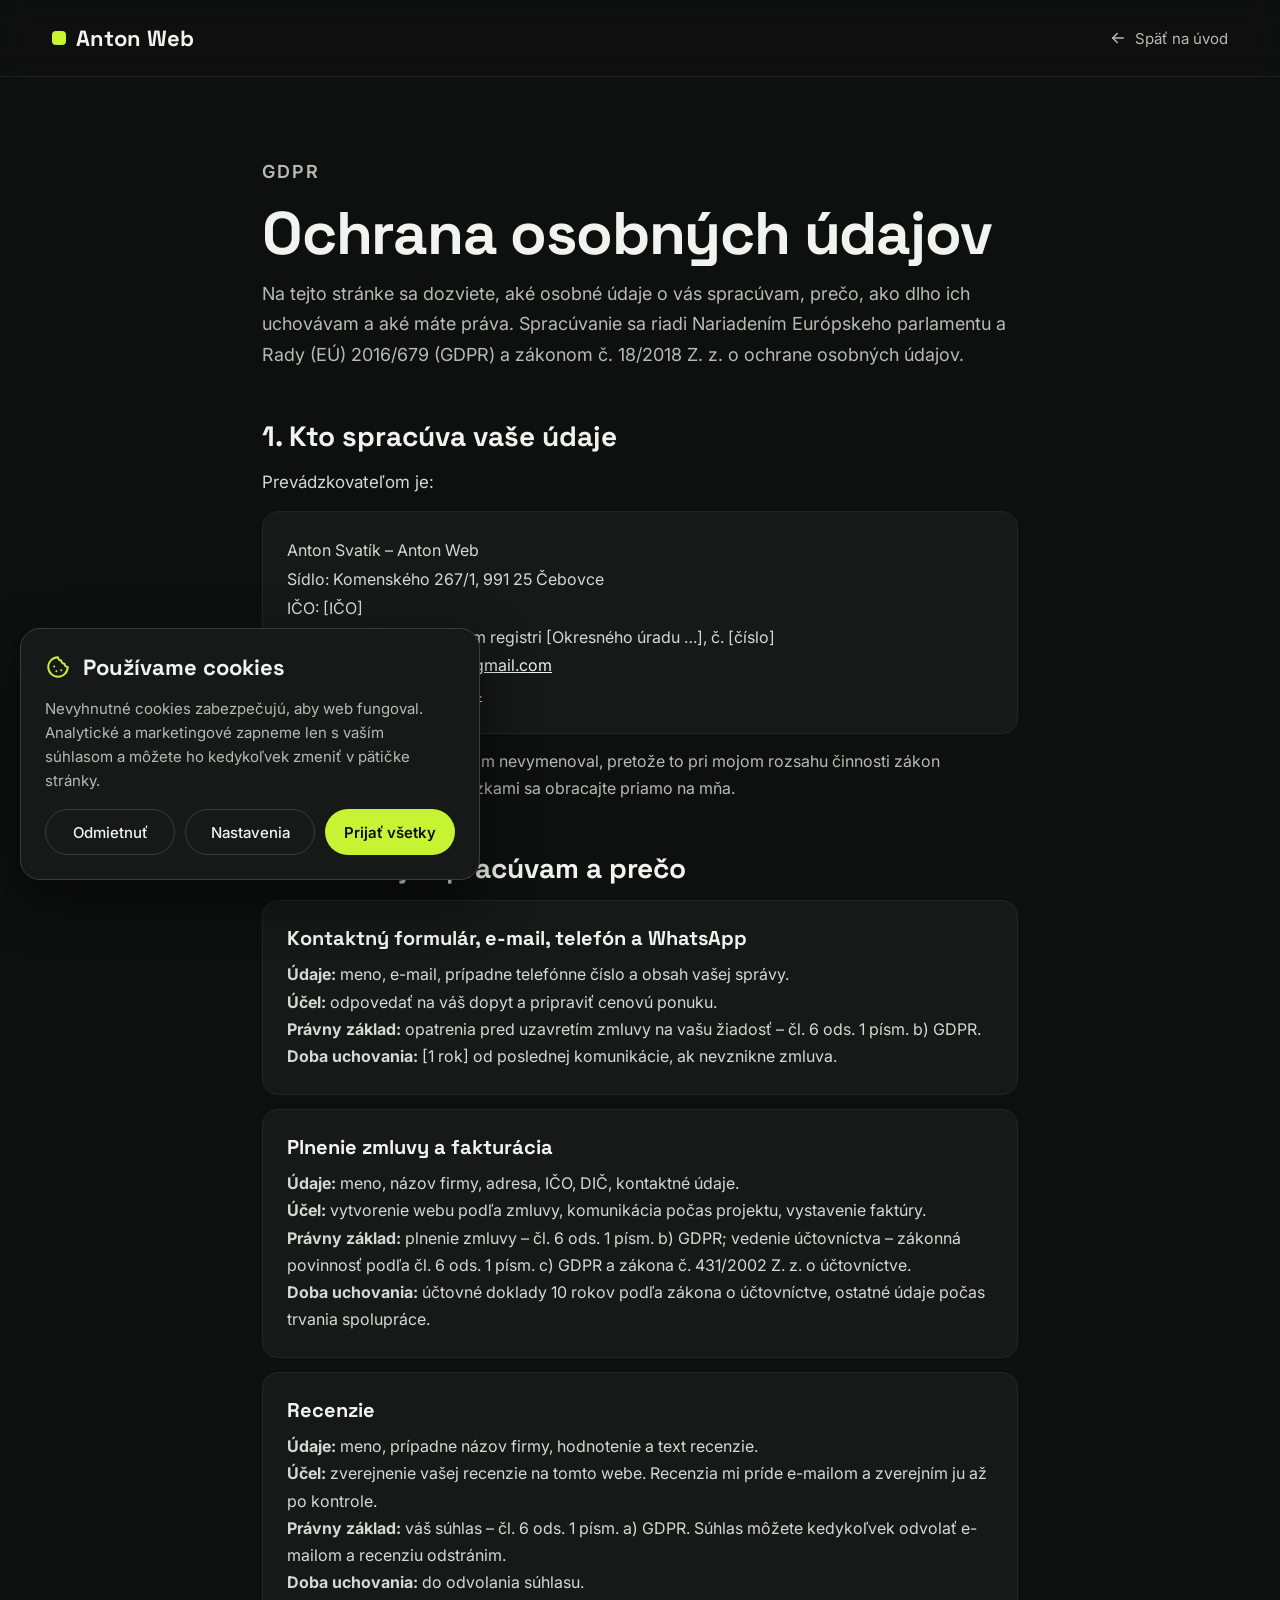
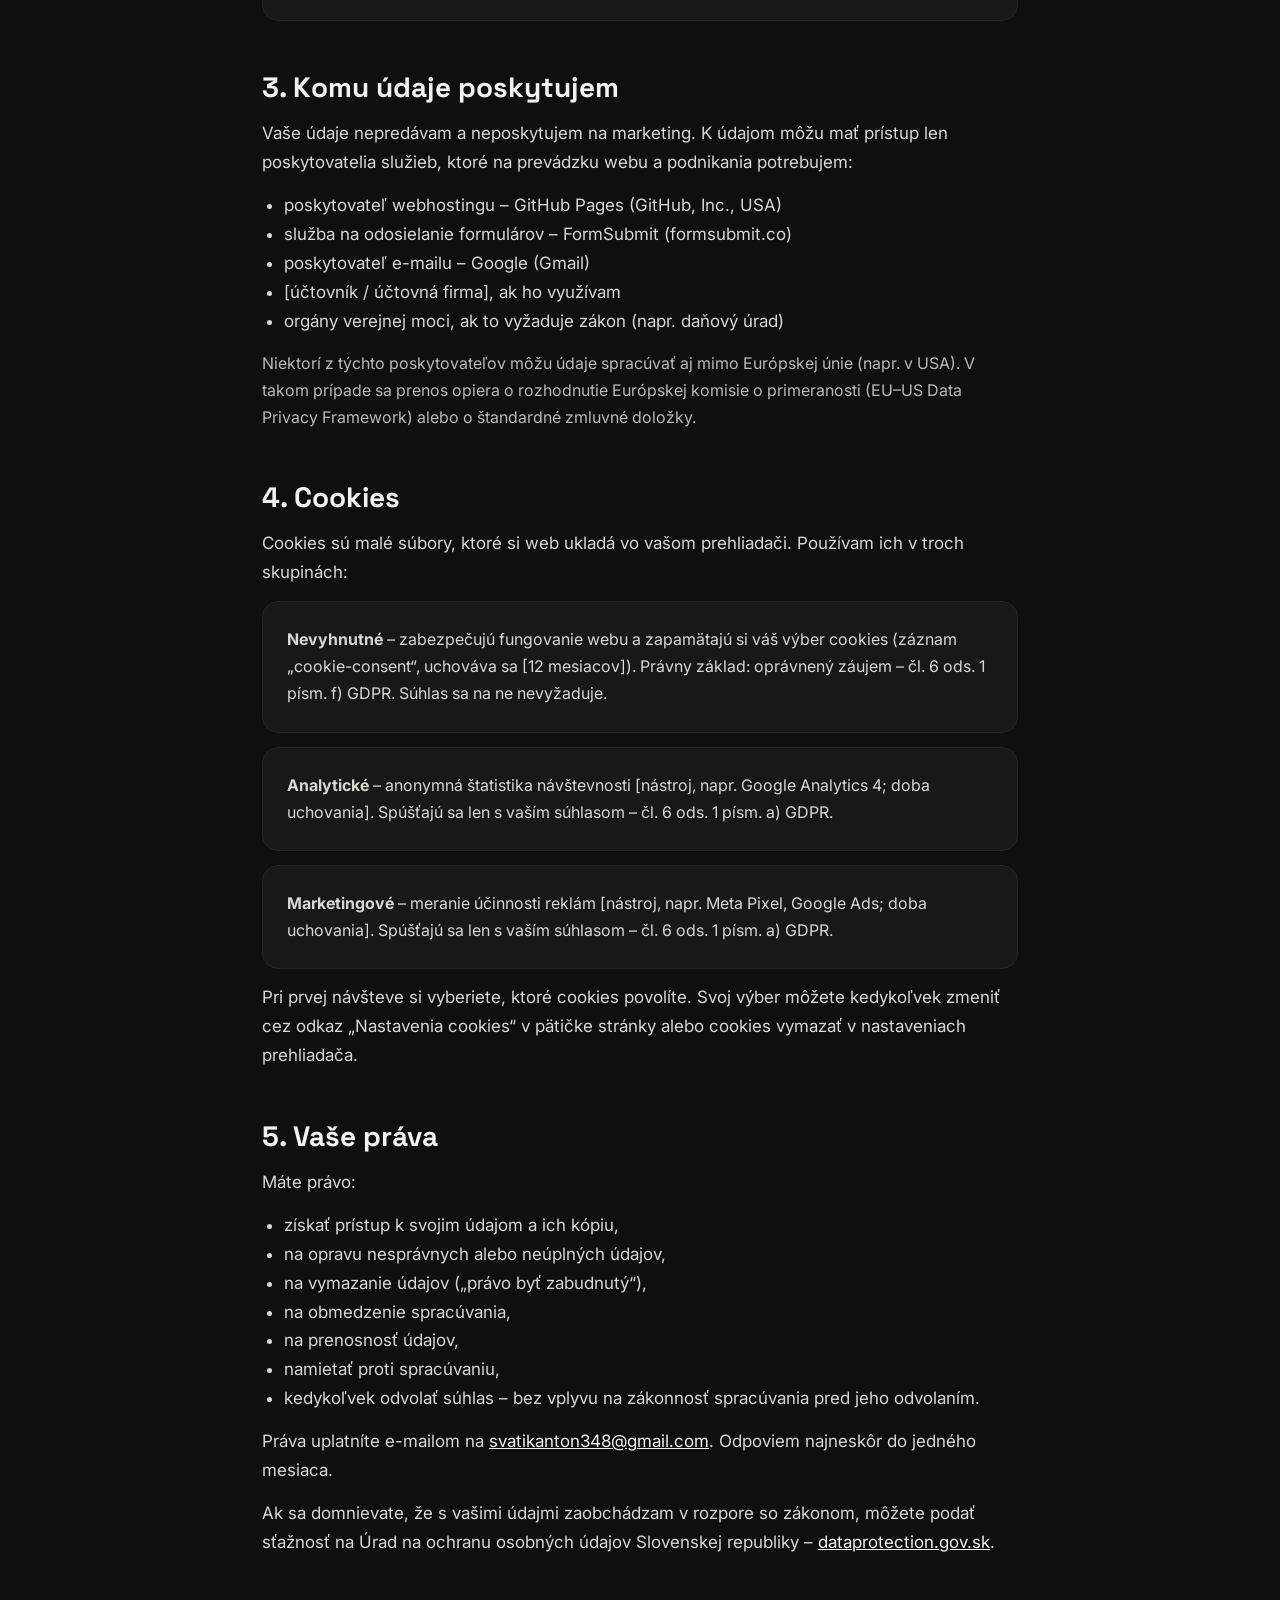
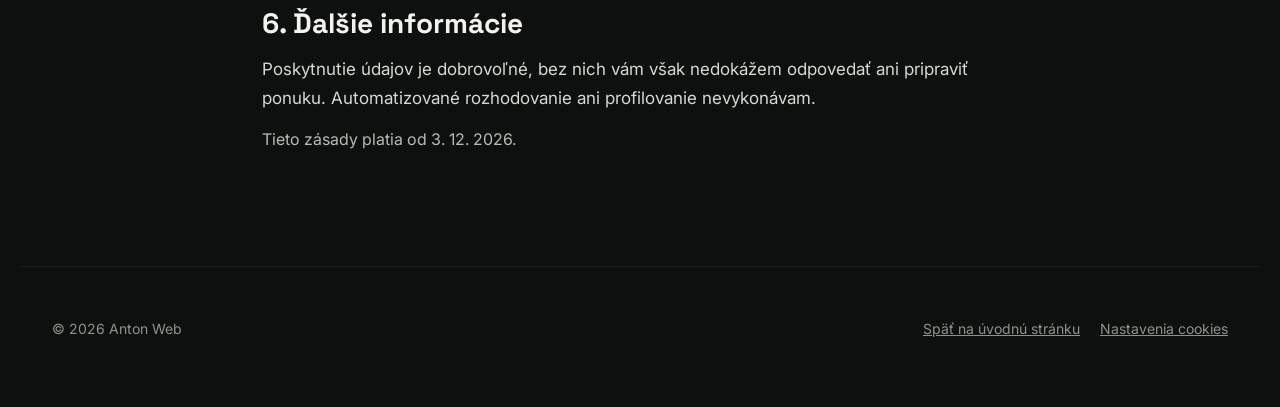
==== ochrana-osobnych-udajov.html @ cdaca9f5 "Web Anton Web: úvodná stránka, ochrana osobných údajov, funkčné formuláre - index.html: služby, post" ====
<!doctype html>
<html lang="sk">
<head>
<meta charset="utf-8">
<meta name="viewport" content="width=device-width, initial-scale=1">
<title>Ochrana osobných údajov – Anton Web</title>
<meta name="description" content="Ako Anton Web spracúva osobné údaje a používa cookies.">
<meta name="theme-color" content="#0E100F">
<link rel="icon" href="data:image/svg+xml,%3Csvg xmlns='http://www.w3.org/2000/svg' viewBox='0 0 32 32'%3E%3Crect width='32' height='32' rx='8' fill='%230E100F'/%3E%3Crect x='9' y='9' width='14' height='14' rx='4' fill='%23C6F432'/%3E%3C/svg%3E">
<link rel="preconnect" href="https://fonts.googleapis.com">
<link rel="preconnect" href="https://fonts.gstatic.com" crossorigin>
<link href="https://fonts.googleapis.com/css2?family=Inter:wght@400;500;600&family=Space+Grotesk:wght@500;600;700&display=swap" rel="stylesheet">
<link rel="stylesheet" href="style.css">
</head>
<body>

<header class="header">
  <a href="index.html" class="logo"><span></span>Anton Web</a>
  <a href="index.html" class="back"><svg aria-hidden="true" width="18" height="18" viewBox="0 0 24 24" fill="none" stroke="currentColor" stroke-width="2" stroke-linecap="round" stroke-linejoin="round"><path d="M19 12H5"/><path d="M11 6l-6 6 6 6"/></svg>Späť na úvod</a>
</header>

<main class="legal">

  <div class="intro">
    <p class="eyebrow">GDPR</p>
    <h1>Ochrana osobných údajov</h1>
    <p>Na tejto stránke sa dozviete, aké osobné údaje o vás spracúvam, prečo, ako dlho ich uchovávam a aké máte práva. Spracúvanie sa riadi Nariadením Európskeho parlamentu a Rady (EÚ) 2016/679 (GDPR) a zákonom č. 18/2018 Z. z. o ochrane osobných údajov.</p>
  </div>

  <section>
    <h2>1. Kto spracúva vaše údaje</h2>
    <p>Prevádzkovateľom je:</p>
    <div class="box">
      <p style="line-height: 1.8">Anton Svatík – Anton Web<br>
      Sídlo: Komenského 267/1, 991 25 Čebovce<br>
      IČO: [IČO]<br>
      Zapísaný v Živnostenskom registri [Okresného úradu …], č. [číslo]<br>
      E-mail: <a href="mailto:svatikanton348@gmail.com">svatikanton348@gmail.com</a><br>
      Telefón: <a href="tel:+421907172274">+421 907 172 274</a></p>
    </div>
    <p class="small">Zodpovednú osobu (DPO) som nevymenoval, pretože to pri mojom rozsahu činnosti zákon nevyžaduje. So všetkými otázkami sa obracajte priamo na mňa.</p>
  </section>

  <section>
    <h2>2. Aké údaje spracúvam a prečo</h2>
    <div class="box">
      <h3>Kontaktný formulár, e-mail, telefón a WhatsApp</h3>
      <p><strong>Údaje:</strong> meno, e-mail, prípadne telefónne číslo a obsah vašej správy.<br><strong>Účel:</strong> odpovedať na váš dopyt a pripraviť cenovú ponuku.<br><strong>Právny základ:</strong> opatrenia pred uzavretím zmluvy na vašu žiadosť – čl. 6 ods. 1 písm. b) GDPR.<br><strong>Doba uchovania:</strong> [1 rok] od poslednej komunikácie, ak nevznikne zmluva.</p>
    </div>
    <div class="box">
      <h3>Plnenie zmluvy a fakturácia</h3>
      <p><strong>Údaje:</strong> meno, názov firmy, adresa, IČO, DIČ, kontaktné údaje.<br><strong>Účel:</strong> vytvorenie webu podľa zmluvy, komunikácia počas projektu, vystavenie faktúry.<br><strong>Právny základ:</strong> plnenie zmluvy – čl. 6 ods. 1 písm. b) GDPR; vedenie účtovníctva – zákonná povinnosť podľa čl. 6 ods. 1 písm. c) GDPR a zákona č. 431/2002 Z. z. o účtovníctve.<br><strong>Doba uchovania:</strong> účtovné doklady 10 rokov podľa zákona o účtovníctve, ostatné údaje počas trvania spolupráce.</p>
    </div>
    <div class="box">
      <h3>Recenzie</h3>
      <p><strong>Údaje:</strong> meno, prípadne názov firmy, hodnotenie a text recenzie.<br><strong>Účel:</strong> zverejnenie vašej recenzie na tomto webe. Recenzia mi príde e-mailom a zverejním ju až po kontrole.<br><strong>Právny základ:</strong> váš súhlas – čl. 6 ods. 1 písm. a) GDPR. Súhlas môžete kedykoľvek odvolať e-mailom a recenziu odstránim.<br><strong>Doba uchovania:</strong> do odvolania súhlasu.</p>
    </div>
  </section>

  <section>
    <h2>3. Komu údaje poskytujem</h2>
    <p>Vaše údaje nepredávam a neposkytujem na marketing. K údajom môžu mať prístup len poskytovatelia služieb, ktoré na prevádzku webu a podnikania potrebujem:</p>
    <ul>
      <li>poskytovateľ webhostingu – GitHub Pages (GitHub, Inc., USA)</li>
      <li>služba na odosielanie formulárov – FormSubmit (formsubmit.co)</li>
      <li>poskytovateľ e-mailu – Google (Gmail)</li>
      <li>[účtovník / účtovná firma], ak ho využívam</li>
      <li>orgány verejnej moci, ak to vyžaduje zákon (napr. daňový úrad)</li>
    </ul>
    <p class="small">Niektorí z týchto poskytovateľov môžu údaje spracúvať aj mimo Európskej únie (napr. v USA). V takom prípade sa prenos opiera o rozhodnutie Európskej komisie o primeranosti (EU–US Data Privacy Framework) alebo o štandardné zmluvné doložky.</p>
  </section>

  <section>
    <h2>4. Cookies</h2>
    <p>Cookies sú malé súbory, ktoré si web ukladá vo vašom prehliadači. Používam ich v troch skupinách:</p>
    <div class="box"><p><strong>Nevyhnutné</strong> – zabezpečujú fungovanie webu a zapamätajú si váš výber cookies (záznam „cookie-consent“, uchováva sa [12 mesiacov]). Právny základ: oprávnený záujem – čl. 6 ods. 1 písm. f) GDPR. Súhlas sa na ne nevyžaduje.</p></div>
    <div class="box"><p><strong>Analytické</strong> – anonymná štatistika návštevnosti [nástroj, napr. Google Analytics 4; doba uchovania]. Spúšťajú sa len s vaším súhlasom – čl. 6 ods. 1 písm. a) GDPR.</p></div>
    <div class="box"><p><strong>Marketingové</strong> – meranie účinnosti reklám [nástroj, napr. Meta Pixel, Google Ads; doba uchovania]. Spúšťajú sa len s vaším súhlasom – čl. 6 ods. 1 písm. a) GDPR.</p></div>
    <p>Pri prvej návšteve si vyberiete, ktoré cookies povolíte. Svoj výber môžete kedykoľvek zmeniť cez odkaz „Nastavenia cookies“ v pätičke stránky alebo cookies vymazať v nastaveniach prehliadača.</p>
  </section>

  <section>
    <h2>5. Vaše práva</h2>
    <p>Máte právo:</p>
    <ul>
      <li>získať prístup k svojim údajom a ich kópiu,</li>
      <li>na opravu nesprávnych alebo neúplných údajov,</li>
      <li>na vymazanie údajov („právo byť zabudnutý“),</li>
      <li>na obmedzenie spracúvania,</li>
      <li>na prenosnosť údajov,</li>
      <li>namietať proti spracúvaniu,</li>
      <li>kedykoľvek odvolať súhlas – bez vplyvu na zákonnosť spracúvania pred jeho odvolaním.</li>
    </ul>
    <p>Práva uplatníte e-mailom na <a href="mailto:svatikanton348@gmail.com">svatikanton348@gmail.com</a>. Odpoviem najneskôr do jedného mesiaca.</p>
    <p>Ak sa domnievate, že s vašimi údajmi zaobchádzam v rozpore so zákonom, môžete podať sťažnosť na Úrad na ochranu osobných údajov Slovenskej republiky – <a href="https://dataprotection.gov.sk">dataprotection.gov.sk</a>.</p>
  </section>

  <section>
    <h2>6. Ďalšie informácie</h2>
    <p>Poskytnutie údajov je dobrovoľné, bez nich vám však nedokážem odpovedať ani pripraviť ponuku. Automatizované rozhodovanie ani profilovanie nevykonávam.</p>
    <p class="small">Tieto zásady platia od 3. 12. 2026.</p>
  </section>

</main>

<footer class="footer footer--legal">
  <span>© 2026 Anton Web</span>
  <span class="footer-links">
    <a href="index.html">Späť na úvodnú stránku</a>
    <button type="button" class="link-btn" data-cookie-open>Nastavenia cookies</button>
  </span>
</footer>

<!-- COOKIES LIŠTA -->
<div class="cookie" id="cookie" role="dialog" aria-label="Súhlas s cookies" hidden>
  <div class="cookie-head">
    <svg aria-hidden="true" width="26" height="26" viewBox="0 0 24 24" fill="none" stroke="#C6F432" stroke-width="1.8" stroke-linecap="round" stroke-linejoin="round"><path d="M12 3a9 9 0 1 0 9 9 3 3 0 0 1-3-3 3 3 0 0 1-3-3 3 3 0 0 1-3-3z"/><path d="M8.5 11.5h.01"/><path d="M15 15h.01"/><path d="M10.5 16h.01"/></svg>
    <h2>Používame cookies</h2>
  </div>
  <p>Nevyhnutné cookies zabezpečujú, aby web fungoval. Analytické a marketingové zapneme len s vaším súhlasom a môžete ho kedykoľvek zmeniť v pätičke stránky.</p>
  <div class="cookie-options" id="cookie-options" hidden>
    <label class="cookie-option" style="cursor: not-allowed"><input type="checkbox" checked disabled><span><strong>Nevyhnutné</strong><small>Potrebné na fungovanie webu a zapamätanie vášho výberu. Nedajú sa vypnúť.</small></span></label>
    <label class="cookie-option"><input type="checkbox" id="cookie-analytics"><span><strong>Analytické</strong><small>Anonymná štatistika návštevnosti, aby som vedel web zlepšovať.</small></span></label>
    <label class="cookie-option"><input type="checkbox" id="cookie-marketing"><span><strong>Marketingové</strong><small>Meranie účinnosti reklám (napr. na Facebooku alebo Googli).</small></span></label>
  </div>
  <div class="cookie-buttons">
    <button type="button" class="btn btn--ghost" data-cookie="reject">Odmietnuť</button>
    <button type="button" class="btn btn--ghost" data-cookie="settings">Nastavenia</button>
    <button type="button" class="btn btn--ghost" data-cookie="save" hidden>Uložiť výber</button>
    <button type="button" class="btn btn--accent" data-cookie="accept">Prijať všetky</button>
  </div>
</div>

<script src="script.js"></script>
</body>
</html>
---- style.css ----
/* ==========================================================
   Anton Web – spoločné štýly pre všetky stránky
   ========================================================== */

/* --- Farby a písma (zmeníš ich na jednom mieste) --- */
:root {
  --accent: #C6F432;      /* hlavná limetková farba */
  --bg: #0E100F;          /* tmavé pozadie */
  --card: #161917;        /* pozadie kariet */
  --line: #23261F;        /* jemné čiary */
  --line-strong: #3A3E39; /* výraznejšie okraje */
  --text: #F2F3EF;        /* hlavný text */
  --muted: #B7BBB3;       /* sivší text */
  --soft: #D6D9D2;        /* text v kartách */
  --faint: #8E938A;       /* najslabší text */
  --font: Inter, system-ui, sans-serif;
  --font-head: 'Space Grotesk', sans-serif;
}

* { box-sizing: border-box; }
html { scroll-behavior: smooth; }
body { margin: 0; background: var(--bg); color: var(--text); font-family: var(--font); overflow-x: clip; }
a { color: var(--text); }
a:hover { color: #fff; }
section { scroll-margin-top: 84px; }
h1, h2, h3 { font-family: var(--font-head); margin: 0; }
p { margin: 0; }

.wrap { max-width: 1240px; margin: 0 auto; }
.section { padding: 112px 32px; }
.section--line { border-top: 1px solid var(--line); }
.h2 { font-size: clamp(34px, 4.5vw, 56px); letter-spacing: -0.02em; line-height: 1.05; }
.lead { color: var(--muted); font-size: 17px; line-height: 1.6; max-width: 420px; }
.eyebrow { font-size: 14px; letter-spacing: 0.12em; text-transform: uppercase; color: var(--accent); font-weight: 600; }
.section-head { display: flex; flex-wrap: wrap; justify-content: space-between; align-items: flex-end; gap: 24px; margin-bottom: 56px; }
.grid { display: grid; gap: 20px; }

/* --- Tlačidlá --- */
.btn { font: inherit; font-weight: 600; font-size: 17px; padding: 16px 30px; border-radius: 999px; min-height: 52px; display: inline-flex; align-items: center; justify-content: center; text-decoration: none; cursor: pointer; border: 0; }
.btn--accent { background: var(--accent); color: var(--bg); }
.btn--accent:hover { color: var(--bg); filter: brightness(1.05); }
.btn--ghost { background: transparent; color: var(--text); border: 1px solid var(--line-strong); font-weight: 500; }
.btn--small { font-size: 15px; padding: 12px 22px; min-height: 44px; }
.btn:disabled { opacity: .6; cursor: wait; }

/* --- Ukazovateľ skrolovania --- */
.progress { display: none; position: fixed; top: 0; left: 0; right: 0; height: 3px; background: var(--accent); transform-origin: 0 50%; z-index: 40; }

/* --- Hlavička --- */
.header { position: sticky; top: 0; z-index: 20; background: rgba(14, 16, 15, 0.86); backdrop-filter: blur(12px); border-bottom: 1px solid #1C201D; padding: 16px max(32px, calc((100% - 1176px) / 2)); display: flex; flex-wrap: wrap; align-items: center; justify-content: space-between; gap: 16px; }
.logo { font-family: var(--font-head); font-weight: 700; font-size: 22px; text-decoration: none; display: flex; align-items: center; gap: 10px; }
.logo span { width: 14px; height: 14px; border-radius: 4px; background: var(--accent); display: inline-block; }
.nav { display: flex; flex-wrap: wrap; gap: 28px; font-size: 15px; }
.nav a { text-decoration: none; color: var(--muted); transition: color .3s; }
.nav a.active, .nav a:hover { color: var(--accent); }
.back { text-decoration: none; color: var(--muted); font-size: 15px; min-height: 44px; display: inline-flex; align-items: center; gap: 8px; }

/* --- Úvod --- */
.hero { max-width: 1240px; margin: 0 auto; padding: 96px 32px 112px; }
.hero h1 { font-weight: 700; font-size: clamp(44px, 7vw, 92px); line-height: 1.02; letter-spacing: -0.03em; max-width: 1000px; margin-top: 24px; }
.hero .hero-text { margin-top: 32px; font-size: 20px; line-height: 1.6; color: var(--muted); max-width: 640px; }
.hero .actions { display: flex; flex-wrap: wrap; gap: 16px; margin-top: 44px; }

/* --- Bežiaci pás --- */
.marquee { background: var(--accent); color: var(--bg); overflow: hidden; padding: 22px 0; font-family: var(--font-head); font-weight: 700; font-size: clamp(22px, 3vw, 36px); white-space: nowrap; }
.marquee-track { display: flex; width: max-content; animation: marquee 28s linear infinite; }
.marquee-track > div { display: flex; gap: 48px; padding-right: 48px; }
.marquee:hover .marquee-track { animation-play-state: paused; }

/* --- Karty --- */
.card { background: var(--card); border: 1px solid var(--line); border-radius: 20px; padding: 32px; display: flex; flex-direction: column; gap: 16px; }
.card h3 { font-size: 24px; }
.card p { color: var(--muted); line-height: 1.6; font-size: 16px; }
.services { grid-template-columns: repeat(auto-fit, minmax(260px, 1fr)); }

/* --- Ako to prebieha --- */
.process { background: var(--text); color: var(--bg); }
.process .h2 { margin-bottom: 56px; }
.steps { grid-template-columns: repeat(auto-fit, minmax(240px, 1fr)); gap: 40px; }
.step { display: flex; flex-direction: column; gap: 12px; border-top: 2px solid var(--bg); padding-top: 24px; }
.step span { font-family: var(--font-head); font-size: 15px; font-weight: 600; color: #4B4F48; }
.step h3 { font-size: 24px; }
.step p { color: var(--line-strong); line-height: 1.6; }

/* --- Cenník --- */
.prices { grid-template-columns: repeat(auto-fit, minmax(300px, 1fr)); align-items: stretch; }
.price { background: var(--card); border: 1px solid var(--line); border-radius: 24px; padding: 40px; display: flex; flex-direction: column; gap: 20px; }
.price h3 { font-size: 22px; }
.price .amount { font-family: var(--font-head); font-size: 44px; font-weight: 700; }
.price p { color: var(--muted); line-height: 1.6; }
.price ul { margin: 0; padding-left: 20px; color: var(--soft); line-height: 1.9; }
.price--featured { background: var(--accent); color: var(--bg); border: 0; }
.price--featured p, .price--featured ul { color: #22251F; }
.price--featured .amount { color: var(--bg); }
.price-top { display: flex; justify-content: space-between; align-items: center; gap: 12px; }
.badge { font-size: 13px; font-weight: 600; background: var(--bg); color: var(--text); padding: 6px 12px; border-radius: 999px; }

/* --- Akcia --- */
.promo { border: 2px solid var(--accent); border-radius: 28px; padding: clamp(28px, 5vw, 56px); display: flex; flex-wrap: wrap; align-items: center; justify-content: space-between; gap: 32px; }
.promo > div { flex: 1 1 480px; display: flex; flex-direction: column; gap: 12px; }
.promo h2 { font-size: clamp(30px, 4vw, 48px); letter-spacing: -0.02em; line-height: 1.08; }
.promo p { color: var(--muted); font-size: 17px; line-height: 1.6; }

/* --- Formuláre --- */
.form { display: flex; flex-direction: column; gap: 18px; }
.form label { display: flex; flex-direction: column; gap: 8px; font-size: 14px; color: var(--soft); }
.form input, .form textarea { font: inherit; font-size: 16px; background: var(--bg); border: 1px solid var(--line-strong); border-radius: 12px; padding: 14px 16px; color: var(--text); min-height: 48px; }
.form textarea { resize: vertical; }
.form input:focus, .form textarea:focus { outline: 2px solid var(--accent); outline-offset: 1px; border-color: transparent; }
.form .btn { align-self: flex-start; }
.form .note { color: var(--faint); font-size: 14px; line-height: 1.6; }
.form .note a { color: var(--muted); }
.form-status { font-size: 15px; line-height: 1.5; }
.form-status.ok { color: var(--accent); }
.form-status.err { color: #FCA5A5; }
.hp { position: absolute; left: -9999px; width: 1px; height: 1px; overflow: hidden; }

/* --- Recenzie --- */
.reviews-layout { display: flex; flex-wrap: wrap; gap: 32px; align-items: flex-start; }
.reviews-list { flex: 999 1 560px; min-width: 0; display: flex; flex-direction: column; gap: 20px; }
.reviews-grid { grid-template-columns: repeat(auto-fill, minmax(260px, 1fr)); }
.empty { border: 1px dashed var(--line-strong); border-radius: 20px; padding: 48px 32px; display: flex; flex-direction: column; align-items: center; gap: 12px; text-align: center; }
.empty strong { font-family: var(--font-head); font-size: 22px; }
.empty p { color: var(--muted); }
.review { margin: 0; background: var(--card); border: 1px solid var(--line); border-radius: 20px; padding: 28px; display: flex; flex-direction: column; gap: 16px; }
.review blockquote { margin: 0; font-size: 17px; line-height: 1.6; color: var(--soft); white-space: pre-line; overflow-wrap: anywhere; }
.review figcaption { color: var(--faint); font-size: 15px; }
.stars { display: flex; gap: 4px; }
.review-form { flex: 1 1 360px; background: var(--card); border: 1px solid var(--line); border-radius: 24px; padding: 32px; }
.review-form h3 { font-size: 24px; }
.review-form fieldset { border: 0; margin: 0; padding: 0; }
.review-form legend { font-size: 14px; color: var(--soft); padding: 0; margin-bottom: 8px; }
.star-btn { background: transparent; border: 0; padding: 6px; width: 44px; height: 44px; cursor: pointer; display: inline-flex; align-items: center; justify-content: center; }

/* --- Časté otázky --- */
.faq-wrap { max-width: 880px; margin: 0 auto; }
.faq-wrap .h2 { margin-bottom: 48px; }
.faq details { border-bottom: 1px solid var(--line); padding: 24px 0; }
.faq summary { list-style: none; cursor: pointer; display: flex; justify-content: space-between; align-items: center; gap: 24px; font-family: var(--font-head); font-size: 22px; font-weight: 600; min-height: 44px; }
.faq summary::-webkit-details-marker { display: none; }
.faq .plus { color: var(--accent); font-size: 32px; line-height: 1; transition: transform .25s ease; }
.faq details[open] .plus { transform: rotate(45deg); }
.faq details p { margin-top: 16px; color: var(--muted); font-size: 17px; line-height: 1.7; }

/* --- Kontakt --- */
.contact-section { padding: 32px; }
.contact { background: var(--card); border: 1px solid var(--line); border-radius: 32px; padding: clamp(32px, 6vw, 80px); display: flex; flex-wrap: wrap; gap: 56px; }
.contact > div { flex: 1 1 360px; display: flex; flex-direction: column; gap: 24px; }
.contact .form { flex: 1 1 420px; }
.contact-links { display: flex; flex-direction: column; gap: 8px; font-size: 17px; }
.contact-links a { text-decoration: none; }

/* --- Pätička --- */
.footer { max-width: 1240px; margin: 0 auto; padding: 40px 32px 160px; display: flex; flex-wrap: wrap; justify-content: space-between; align-items: center; gap: 16px; color: var(--faint); font-size: 14px; }
.footer a, .link-btn { color: var(--faint); min-height: 44px; display: inline-flex; align-items: center; }
.footer-links { display: flex; flex-wrap: wrap; align-items: center; gap: 20px; }
.link-btn { background: none; border: 0; padding: 0; font: inherit; text-decoration: underline; cursor: pointer; }

/* --- Plávajúce tlačidlá --- */
.fabs { position: fixed; right: 20px; bottom: 20px; z-index: 30; display: flex; flex-direction: column; align-items: flex-end; gap: 12px; }
.fab { text-decoration: none; border-radius: 999px; min-height: 52px; display: inline-flex; align-items: center; justify-content: center; gap: 10px; box-shadow: 0 10px 30px rgba(0, 0, 0, 0.45); transition: transform .2s ease; font-weight: 600; font-size: 15px; }
.fab:hover { transform: translateY(-3px); }
.fab--wa { background: var(--accent); color: var(--bg); padding: 14px 20px; }
.fab--wa:hover { color: var(--bg); }
.fab--call { background: var(--text); color: var(--bg); width: 52px; height: 52px; }

/* --- Cookies lišta --- */
.cookie { position: fixed; left: 20px; bottom: 20px; z-index: 50; width: min(460px, calc(100% - 40px)); max-height: calc(100vh - 40px); overflow-y: auto; background: var(--card); border: 1px solid var(--line-strong); border-radius: 20px; padding: 24px; box-shadow: 0 20px 50px rgba(0, 0, 0, 0.55); display: flex; flex-direction: column; gap: 16px; }
.cookie[hidden], [hidden] { display: none !important; }
.cookie-head { display: flex; align-items: center; gap: 12px; }
.cookie h2 { font-size: 22px; }
.cookie p { color: var(--muted); font-size: 15px; line-height: 1.6; }
.cookie p a { color: var(--soft); }
.cookie-options { display: flex; flex-direction: column; gap: 10px; }
.cookie-option { display: flex; gap: 12px; align-items: flex-start; background: var(--bg); border: 1px solid var(--line); border-radius: 12px; padding: 14px; cursor: pointer; }
.cookie-option input { width: 20px; height: 20px; margin: 2px 0 0; accent-color: var(--accent); }
.cookie-option strong { display: block; font-size: 15px; }
.cookie-option small { color: var(--faint); font-size: 14px; line-height: 1.5; }
.cookie-buttons { display: flex; flex-wrap: wrap; gap: 10px; }
.cookie-buttons .btn { flex: 1 1 120px; font-size: 15px; padding: 12px 18px; min-height: 46px; }

/* --- GDPR stránka --- */
.legal { max-width: 820px; margin: 0 auto; padding: 80px 32px 112px; display: flex; flex-direction: column; gap: 48px; }
.legal h1 { font-size: clamp(36px, 5vw, 60px); letter-spacing: -0.02em; line-height: 1.05; }
.legal h2 { font-size: 28px; }
.legal h3 { font-size: 20px; }
.legal section, .legal .intro { display: flex; flex-direction: column; gap: 14px; }
.legal p, .legal li { color: var(--soft); font-size: 17px; line-height: 1.7; }
.legal .intro p { color: var(--muted); font-size: 18px; }
.legal ul { margin: 0; padding-left: 22px; line-height: 1.9; }
.legal .box { background: var(--card); border: 1px solid var(--line); border-radius: 16px; padding: 24px; display: flex; flex-direction: column; gap: 10px; }
.legal .box p { font-size: 16px; }
.legal .small { color: var(--muted); font-size: 16px; }
.footer--legal { padding-bottom: 56px; border-top: 1px solid #1C201D; }

/* ==========================================================
   Animácie
   ========================================================== */
@keyframes heroUp { from { opacity: 0; transform: translateY(32px); } to { opacity: 1; transform: none; } }
@keyframes marquee { from { transform: translateX(0); } to { transform: translateX(-50%); } }
@keyframes reveal { from { opacity: 0; transform: translateY(48px); } to { opacity: 1; transform: none; } }
@keyframes grow { from { transform: scaleX(0); } to { transform: scaleX(1); } }
@keyframes heroOut { to { opacity: 0; transform: translateY(-90px) scale(.95); } }
@keyframes headIn { from { opacity: 0; transform: translateX(-90px); filter: blur(8px); } to { opacity: 1; transform: none; filter: none; } }
@keyframes cardIn { from { opacity: 0; transform: translateY(90px) scale(.9) rotate(-3deg); } to { opacity: 1; transform: none; } }
@keyframes panelIn { from { clip-path: inset(6% 5% round 48px); } to { clip-path: inset(0 0 round 0); } }
@keyframes stepIn { from { opacity: 0; transform: translateY(70px); } to { opacity: 1; transform: none; } }
@keyframes priceIn { from { opacity: 0; transform: perspective(900px) translateY(120px) rotateX(35deg); } to { opacity: 1; transform: none; } }
@keyframes popIn { from { opacity: 0; transform: scale(.85); } to { opacity: 1; transform: none; } }
@keyframes fromLeft { from { opacity: 0; transform: translateX(-120px); } to { opacity: 1; transform: none; } }
@keyframes fromRight { from { opacity: 0; transform: translateX(120px); } to { opacity: 1; transform: none; } }

/* Úvod sa objaví pri načítaní */
.hero > * { animation: heroUp .9s cubic-bezier(.2, .7, .2, 1) both; }
.hero > *:nth-child(2) { animation-delay: .12s; }
.hero > *:nth-child(3) { animation-delay: .24s; }
.hero > *:nth-child(4) { animation-delay: .36s; }

/* Animácie naviazané na skrolovanie (Chrome, Edge, Safari) */
@supports (animation-timeline: view()) {
  .progress { display: block; animation: grow linear both; animation-timeline: scroll(root); }
  .hero { animation: heroOut linear both; animation-timeline: view(); animation-range: exit 0% exit 100%; }
  .section .h2 { animation: headIn linear both; animation-timeline: view(); animation-range: entry 0% cover 30%; }

  .services > *, .steps > * { animation: cardIn linear both; animation-timeline: view(); animation-range: entry 0% cover 30%; }
  .steps > * { animation-name: stepIn; }
  .services > *:nth-child(2), .steps > *:nth-child(2) { animation-range: entry 15% cover 35%; }
  .services > *:nth-child(3), .steps > *:nth-child(3) { animation-range: entry 30% cover 40%; }
  .services > *:nth-child(4), .steps > *:nth-child(4) { animation-range: entry 45% cover 45%; }

  .process { animation: panelIn linear both; animation-timeline: view(); animation-range: entry 0% cover 35%; }

  .prices > * { animation: priceIn linear both; animation-timeline: view(); animation-range: entry 0% cover 35%; }
  .prices > *:nth-child(2) { animation-range: entry 20% cover 42%; }
  .prices > *:nth-child(3) { animation-range: entry 40% cover 50%; }

  .promo, .contact { animation: popIn linear both; animation-timeline: view(); animation-range: entry 0% cover 30%; }
  .review:nth-child(odd) { animation: fromLeft linear both; animation-timeline: view(); animation-range: entry 0% cover 35%; }
  .review:nth-child(even) { animation: fromRight linear both; animation-timeline: view(); animation-range: entry 0% cover 35%; }
  .faq details { animation: reveal linear both; animation-timeline: view(); animation-range: entry 0% entry 70%; }
}

/* Kto má v systéme vypnuté animácie, nič sa nehýbe */
@media (prefers-reduced-motion: reduce) {
  html { scroll-behavior: auto; }
  * { animation: none !important; }
  .progress { display: none; }
}
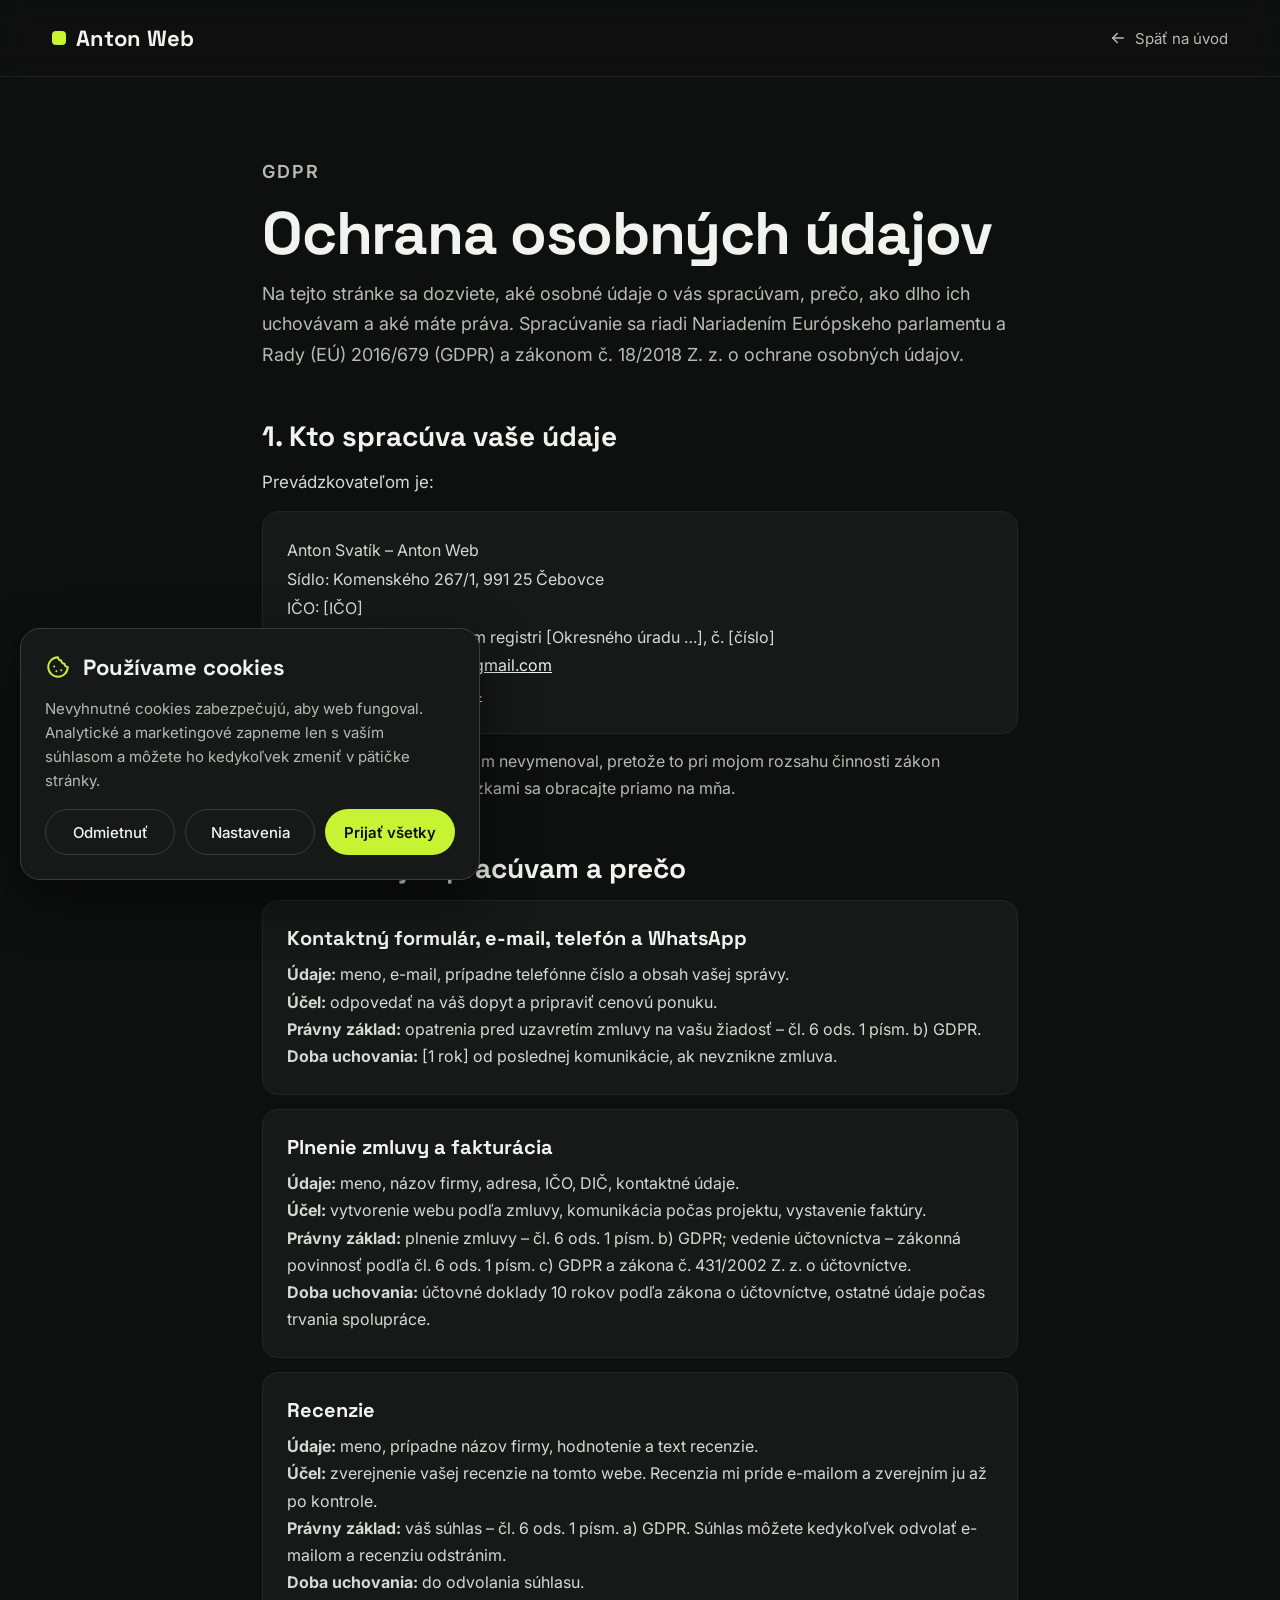
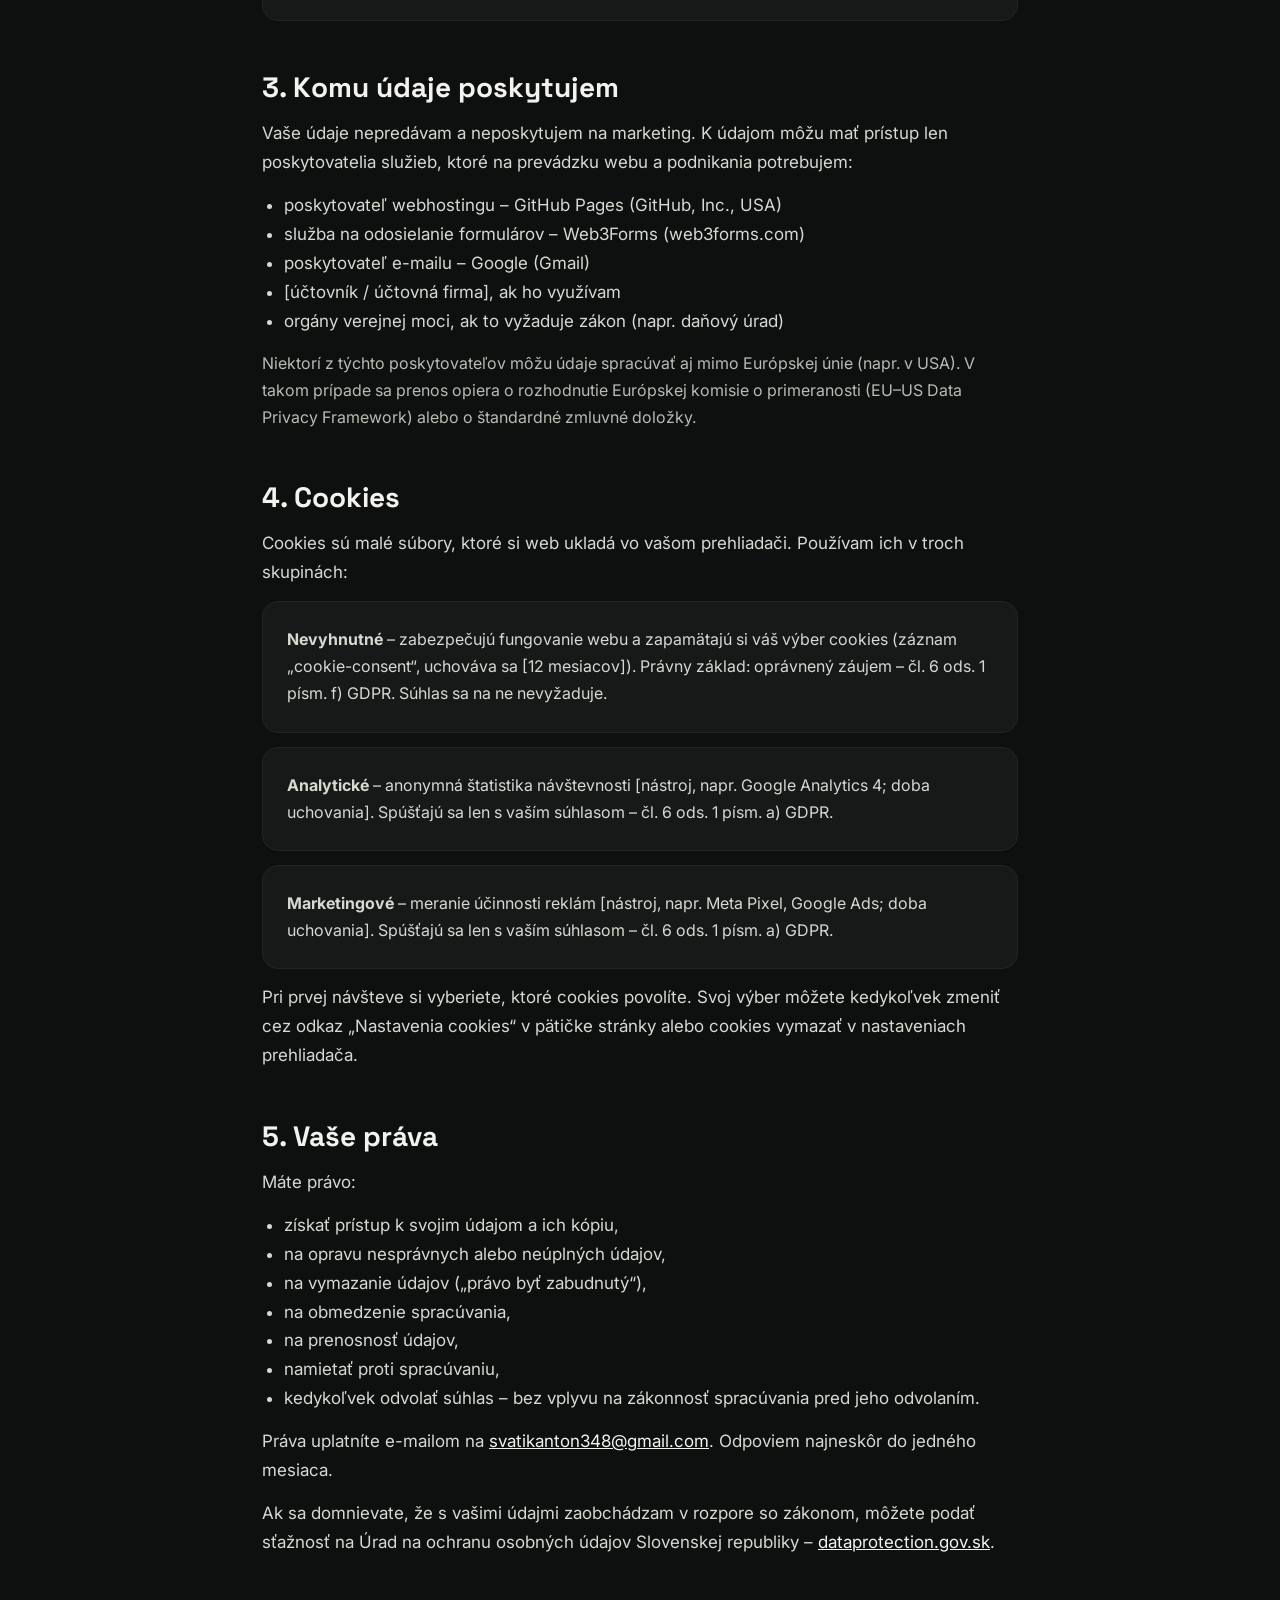
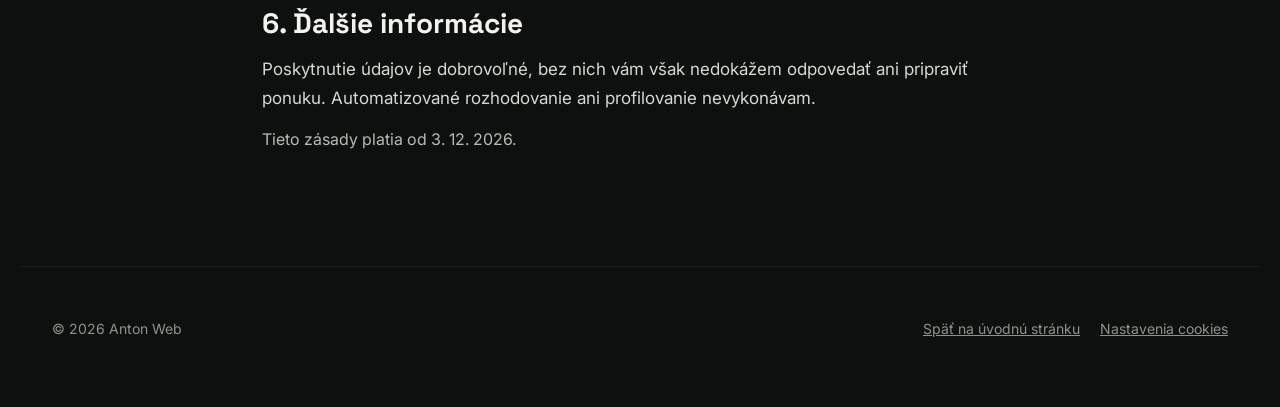
==== commit 13c1bf92: "Formuláre cez Web3Forms namiesto FormSubmit Co-Authored-By: Claude Opus 5.5 <noreply@anthropic.com> " ====
--- a/ochrana-osobnych-udajov.html
+++ b/ochrana-osobnych-udajov.html
@@ -62,7 +62,7 @@
     <p>Vaše údaje nepredávam a neposkytujem na marketing. K údajom môžu mať prístup len poskytovatelia služieb, ktoré na prevádzku webu a podnikania potrebujem:</p>
     <ul>
       <li>poskytovateľ webhostingu – GitHub Pages (GitHub, Inc., USA)</li>
-      <li>služba na odosielanie formulárov – FormSubmit (formsubmit.co)</li>
+      <li>služba na odosielanie formulárov – Web3Forms (web3forms.com)</li>
       <li>poskytovateľ e-mailu – Google (Gmail)</li>
       <li>[účtovník / účtovná firma], ak ho využívam</li>
       <li>orgány verejnej moci, ak to vyžaduje zákon (napr. daňový úrad)</li>
@@ -131,6 +131,6 @@
   </div>
 </div>
 
-<script src="script.js"></script>
+<script src="script.js?v=3"></script>
 </body>
 </html>
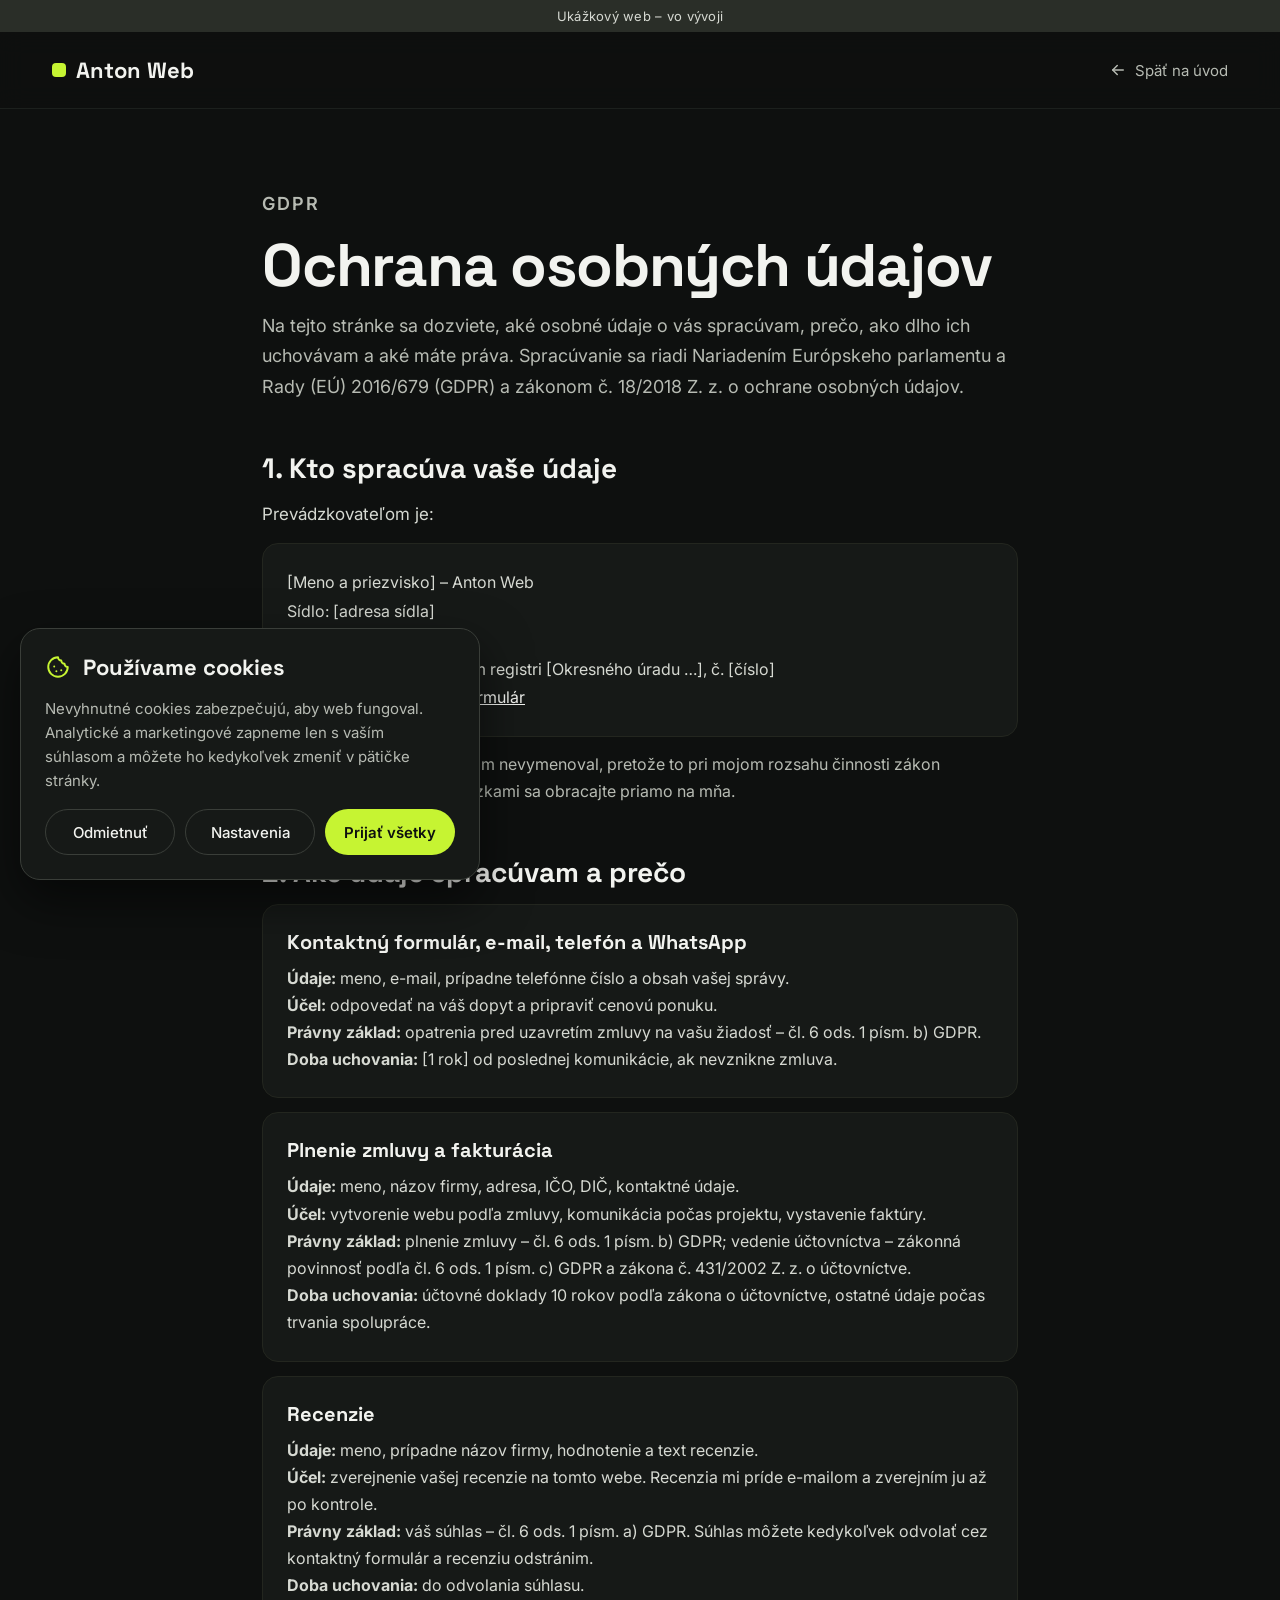
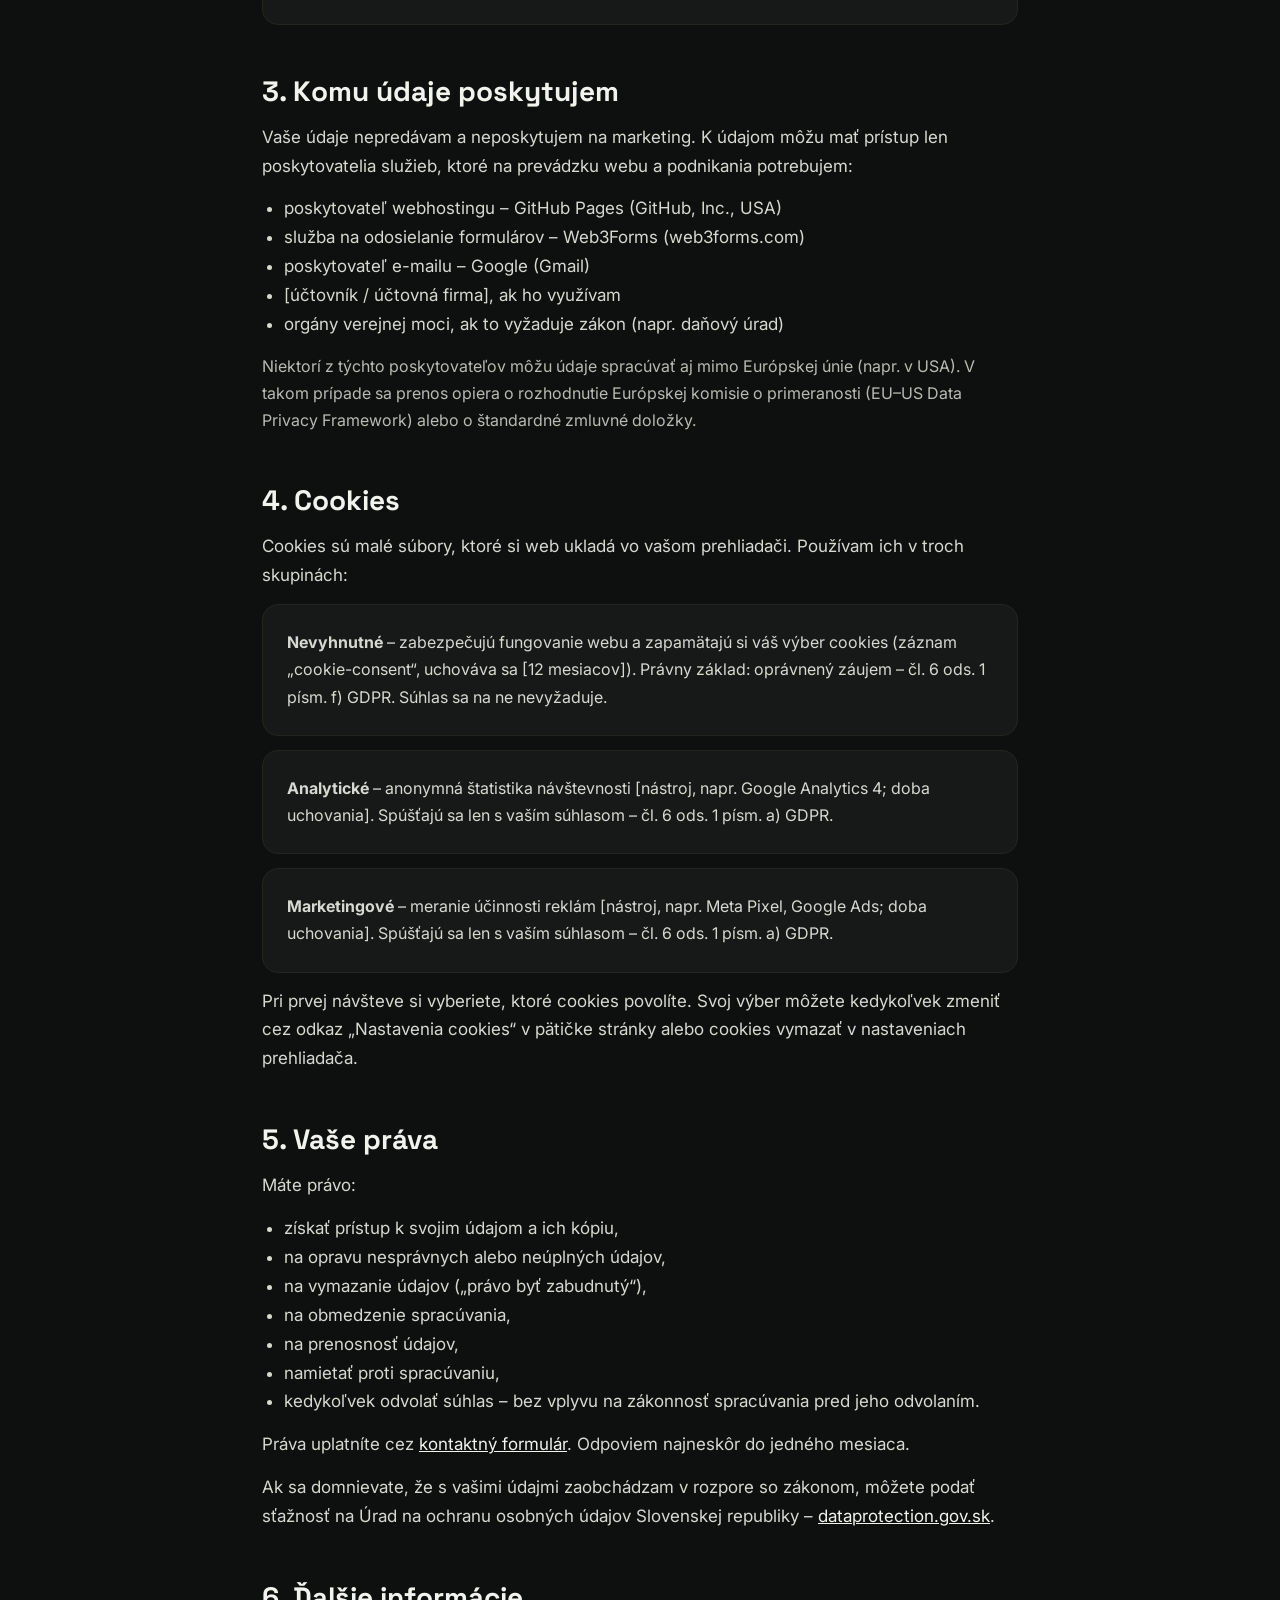
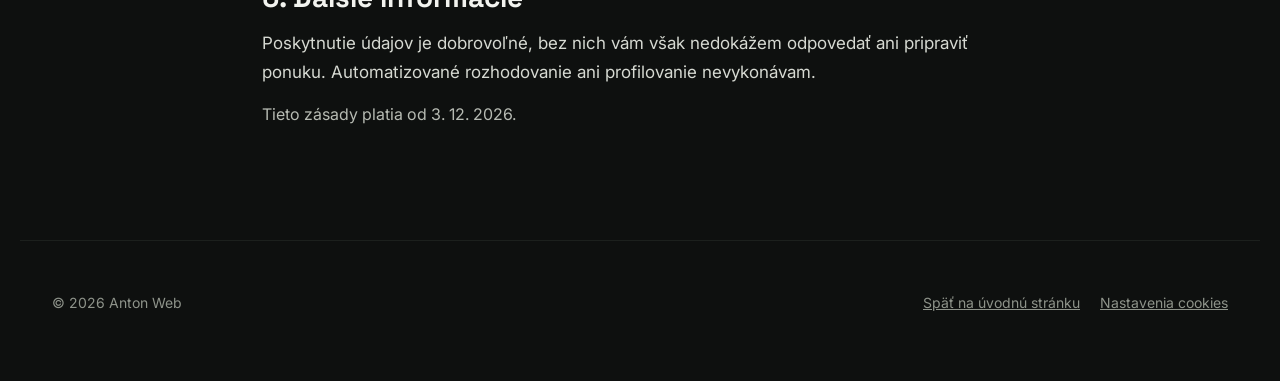
==== commit fabeaa77: "Cvičný režim: bez osobných údajov a cien, noindex, pásik Ukážkový web Co-Authored-By: Claude Opus 5." ====
--- a/ochrana-osobnych-udajov.html
+++ b/ochrana-osobnych-udajov.html
@@ -3,6 +3,7 @@
 <head>
 <meta charset="utf-8">
 <meta name="viewport" content="width=device-width, initial-scale=1">
+<meta name="robots" content="noindex, nofollow">
 <title>Ochrana osobných údajov – Anton Web</title>
 <meta name="description" content="Ako Anton Web spracúva osobné údaje a používa cookies.">
 <meta name="theme-color" content="#0E100F">
@@ -13,6 +14,8 @@
 <link rel="stylesheet" href="style.css">
 </head>
 <body>
+
+<div class="demo-bar">Ukážkový web – vo vývoji</div>
 
 <header class="header">
   <a href="index.html" class="logo"><span></span>Anton Web</a>
@@ -31,12 +34,11 @@
     <h2>1. Kto spracúva vaše údaje</h2>
     <p>Prevádzkovateľom je:</p>
     <div class="box">
-      <p style="line-height: 1.8">Anton Svatík – Anton Web<br>
-      Sídlo: Komenského 267/1, 991 25 Čebovce<br>
+      <p style="line-height: 1.8">[Meno a priezvisko] – Anton Web<br>
+      Sídlo: [adresa sídla]<br>
       IČO: [IČO]<br>
       Zapísaný v Živnostenskom registri [Okresného úradu …], č. [číslo]<br>
-      E-mail: <a href="mailto:svatikanton348@gmail.com">svatikanton348@gmail.com</a><br>
-      Telefón: <a href="tel:+421907172274">+421 907 172 274</a></p>
+      Kontakt: cez <a href="index.html#kontakt">kontaktný formulár</a></p>
     </div>
     <p class="small">Zodpovednú osobu (DPO) som nevymenoval, pretože to pri mojom rozsahu činnosti zákon nevyžaduje. So všetkými otázkami sa obracajte priamo na mňa.</p>
   </section>
@@ -53,7 +55,7 @@
     </div>
     <div class="box">
       <h3>Recenzie</h3>
-      <p><strong>Údaje:</strong> meno, prípadne názov firmy, hodnotenie a text recenzie.<br><strong>Účel:</strong> zverejnenie vašej recenzie na tomto webe. Recenzia mi príde e-mailom a zverejním ju až po kontrole.<br><strong>Právny základ:</strong> váš súhlas – čl. 6 ods. 1 písm. a) GDPR. Súhlas môžete kedykoľvek odvolať e-mailom a recenziu odstránim.<br><strong>Doba uchovania:</strong> do odvolania súhlasu.</p>
+      <p><strong>Údaje:</strong> meno, prípadne názov firmy, hodnotenie a text recenzie.<br><strong>Účel:</strong> zverejnenie vašej recenzie na tomto webe. Recenzia mi príde e-mailom a zverejním ju až po kontrole.<br><strong>Právny základ:</strong> váš súhlas – čl. 6 ods. 1 písm. a) GDPR. Súhlas môžete kedykoľvek odvolať cez kontaktný formulár a recenziu odstránim.<br><strong>Doba uchovania:</strong> do odvolania súhlasu.</p>
     </div>
   </section>
 
@@ -91,7 +93,7 @@
       <li>namietať proti spracúvaniu,</li>
       <li>kedykoľvek odvolať súhlas – bez vplyvu na zákonnosť spracúvania pred jeho odvolaním.</li>
     </ul>
-    <p>Práva uplatníte e-mailom na <a href="mailto:svatikanton348@gmail.com">svatikanton348@gmail.com</a>. Odpoviem najneskôr do jedného mesiaca.</p>
+    <p>Práva uplatníte cez <a href="index.html#kontakt">kontaktný formulár</a>. Odpoviem najneskôr do jedného mesiaca.</p>
     <p>Ak sa domnievate, že s vašimi údajmi zaobchádzam v rozpore so zákonom, môžete podať sťažnosť na Úrad na ochranu osobných údajov Slovenskej republiky – <a href="https://dataprotection.gov.sk">dataprotection.gov.sk</a>.</p>
   </section>
 
@@ -131,6 +133,6 @@
   </div>
 </div>
 
-<script src="script.js?v=3"></script>
+<script src="script.js?v=4"></script>
 </body>
 </html>
--- a/style.css
+++ b/style.css
@@ -43,6 +43,9 @@
 .btn--small { font-size: 15px; padding: 12px 22px; min-height: 44px; }
 .btn:disabled { opacity: .6; cursor: wait; }
 
+/* --- Pásik „ukážkový web“ --- */
+.demo-bar { background: #2A2E28; color: var(--soft); text-align: center; font-size: 13px; padding: 8px 16px; letter-spacing: .02em; }
+
 /* --- Ukazovateľ skrolovania --- */
 .progress { display: none; position: fixed; top: 0; left: 0; right: 0; height: 3px; background: var(--accent); transform-origin: 0 50%; z-index: 40; }
 
@@ -86,7 +89,7 @@
 .prices { grid-template-columns: repeat(auto-fit, minmax(300px, 1fr)); align-items: stretch; }
 .price { background: var(--card); border: 1px solid var(--line); border-radius: 24px; padding: 40px; display: flex; flex-direction: column; gap: 20px; }
 .price h3 { font-size: 22px; }
-.price .amount { font-family: var(--font-head); font-size: 44px; font-weight: 700; }
+.price .amount { font-family: var(--font-head); font-size: 32px; font-weight: 700; }
 .price p { color: var(--muted); line-height: 1.6; }
 .price ul { margin: 0; padding-left: 20px; color: var(--soft); line-height: 1.9; }
 .price--featured { background: var(--accent); color: var(--bg); border: 0; }
